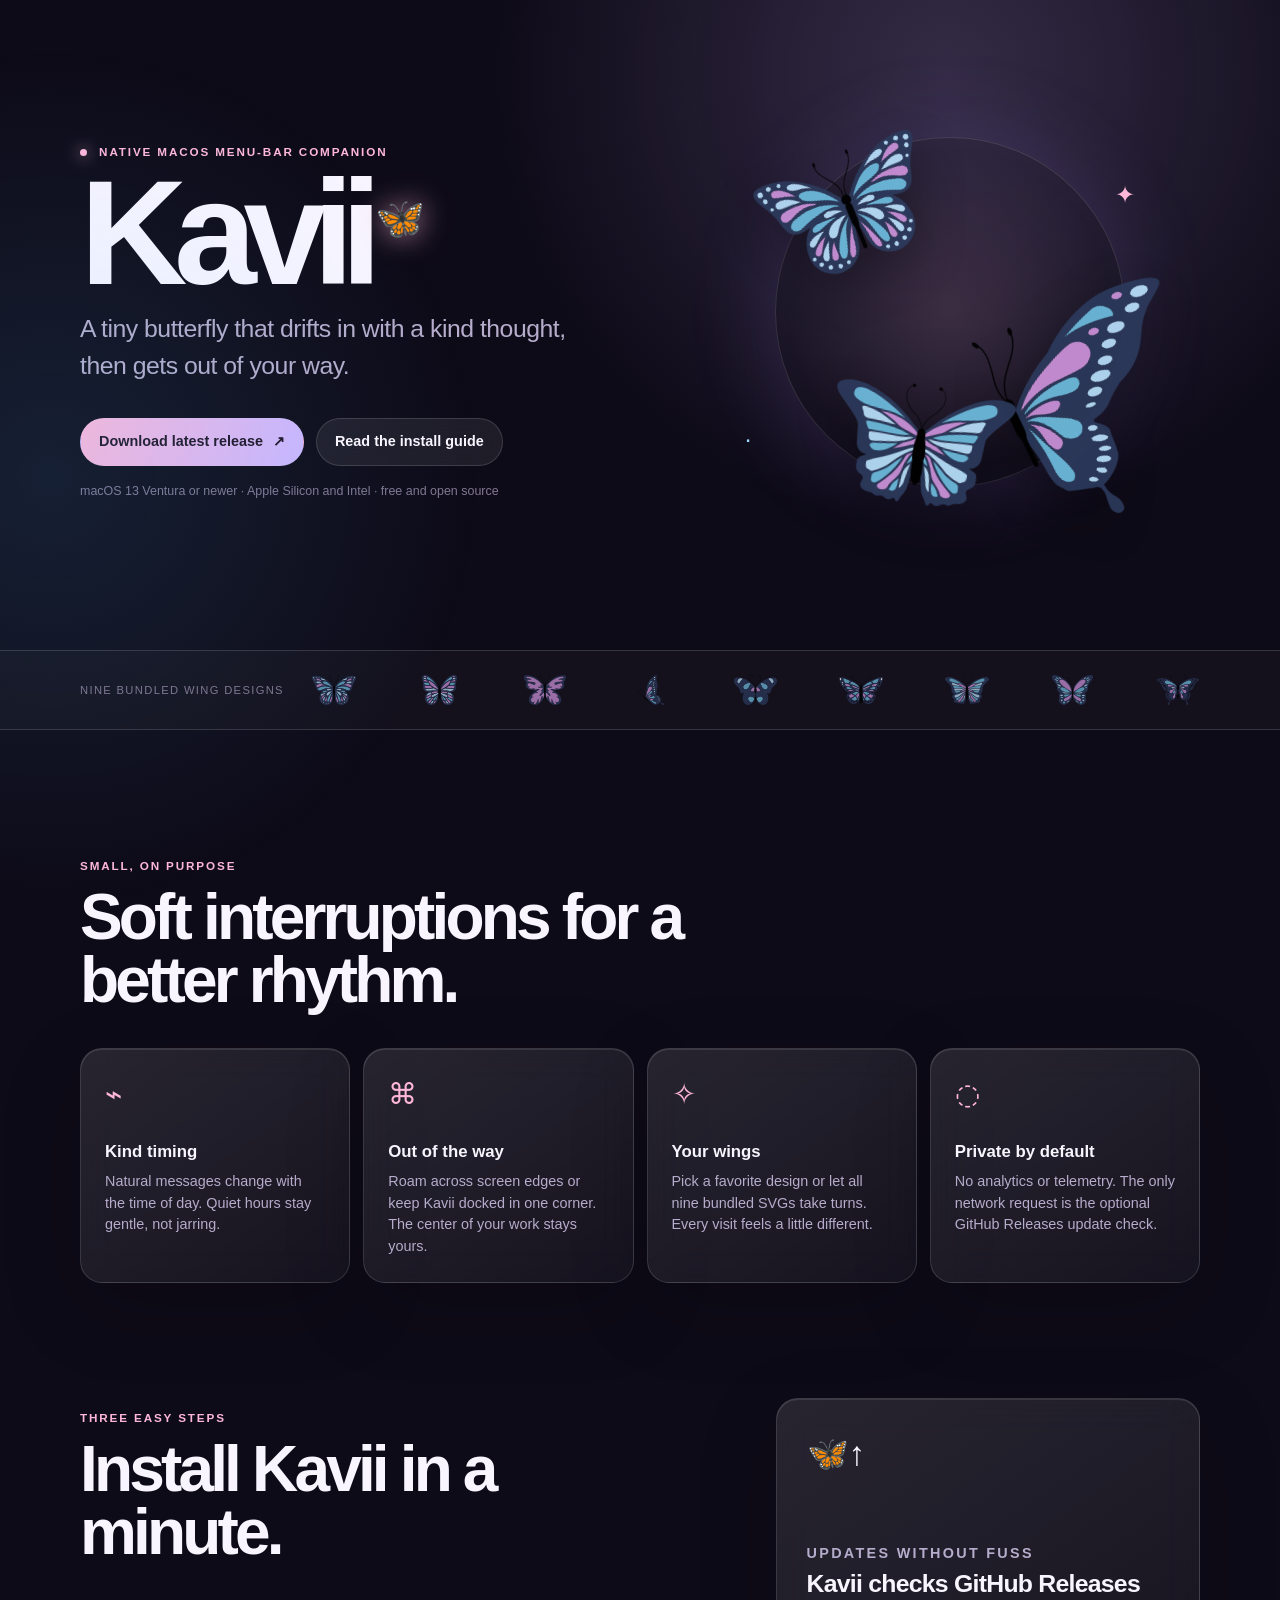
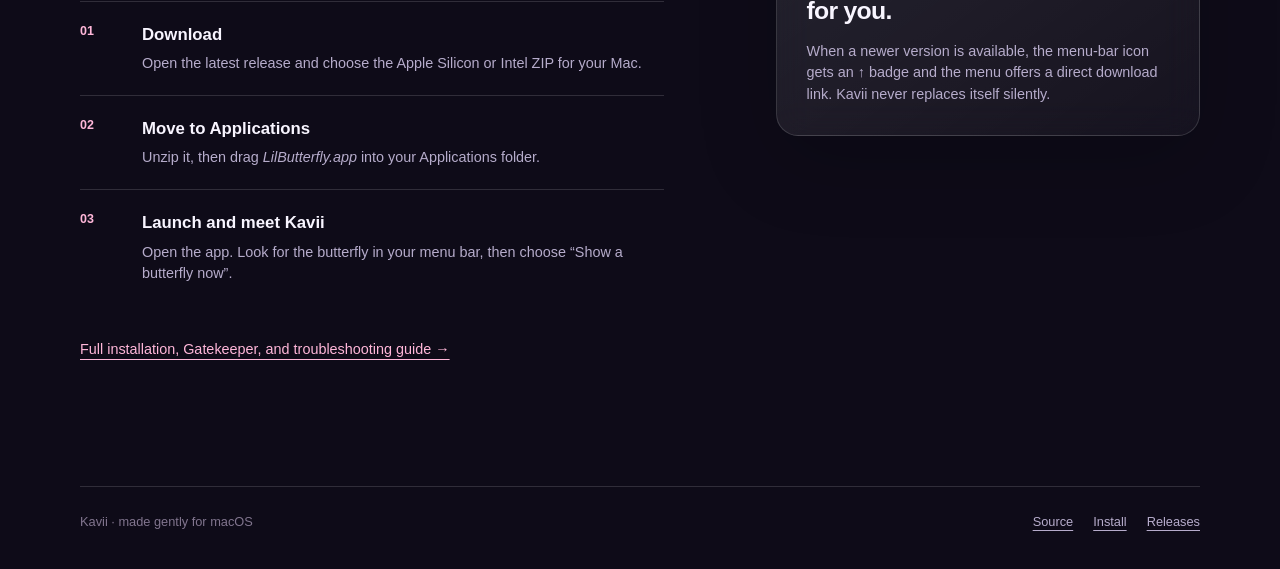
==== docs/index.html @ b64a438e "Read me" ====
<!doctype html>
<html lang="en">
<head>
  <meta charset="utf-8">
  <meta name="viewport" content="width=device-width, initial-scale=1">
  <meta name="description" content="Kavii is a tiny, kind butterfly companion for macOS.">
  <title>Kavii — a tiny butterfly for your Mac</title>
  <link rel="stylesheet" href="styles.css">
</head>
<body>
  <main>
    <section class="hero shell">
      <div class="hero-copy">
        <p class="eyebrow"><span class="dot"></span> native macOS menu-bar companion</p>
        <h1>Kavii<span class="wordmark">🦋</span></h1>
        <p class="lede">A tiny butterfly that drifts in with a kind thought, then gets out of your way.</p>
        <div class="hero-actions">
          <a class="button primary" href="https://github.com/gajeradhrumil38/lil-butterfly-mac/releases/latest">Download latest release <span>↗</span></a>
          <a class="button secondary" href="install.html">Read the install guide</a>
        </div>
        <p class="meta">macOS 13 Ventura or newer · Apple Silicon and Intel · free and open source</p>
      </div>
      <div class="hero-art" aria-label="A collection of butterfly wing designs">
        <div class="halo"></div>
        <img class="wing wing-a" src="assets/wings/Asset%201.svg" alt="Butterfly wing design">
        <img class="wing wing-b" src="assets/wings/Asset%204.svg" alt="Butterfly wing design">
        <img class="wing wing-c" src="assets/wings/Asset%207.svg" alt="Butterfly wing design">
        <span class="sparkle sparkle-one">✦</span><span class="sparkle sparkle-two">·</span>
      </div>
    </section>

    <section class="wing-strip" aria-label="Included butterfly designs">
      <div class="wing-strip-inner">
        <p>nine bundled wing designs</p>
        <div class="wing-row">
          <img src="assets/wings/Asset%201.svg" alt="">
          <img src="assets/wings/Asset%202.svg" alt="">
          <img src="assets/wings/Asset%203.svg" alt="">
          <img src="assets/wings/Asset%204.svg" alt="">
          <img src="assets/wings/Asset%205.svg" alt="">
          <img src="assets/wings/Asset%206.svg" alt="">
          <img src="assets/wings/Asset%207.svg" alt="">
          <img src="assets/wings/Asset%208.svg" alt="">
          <img src="assets/wings/Asset%209.svg" alt="">
        </div>
      </div>
    </section>

    <section class="shell section">
      <p class="eyebrow">small, on purpose</p>
      <h2>Soft interruptions for a better rhythm.</h2>
      <div class="feature-grid">
        <article class="glass-card"><span class="icon">⌁</span><h3>Kind timing</h3><p>Natural messages change with the time of day. Quiet hours stay gentle, not jarring.</p></article>
        <article class="glass-card"><span class="icon">⌘</span><h3>Out of the way</h3><p>Roam across screen edges or keep Kavii docked in one corner. The center of your work stays yours.</p></article>
        <article class="glass-card"><span class="icon">✧</span><h3>Your wings</h3><p>Pick a favorite design or let all nine bundled SVGs take turns. Every visit feels a little different.</p></article>
        <article class="glass-card"><span class="icon">◌</span><h3>Private by default</h3><p>No analytics or telemetry. The only network request is the optional GitHub Releases update check.</p></article>
      </div>
    </section>

    <section id="install" class="shell install-section">
      <div>
        <p class="eyebrow">three easy steps</p>
        <h2>Install Kavii in a minute.</h2>
        <ol class="steps">
          <li><span>01</span><div><strong>Download</strong><p>Open the latest release and choose the Apple Silicon or Intel ZIP for your Mac.</p></div></li>
          <li><span>02</span><div><strong>Move to Applications</strong><p>Unzip it, then drag <em>LilButterfly.app</em> into your Applications folder.</p></div></li>
          <li><span>03</span><div><strong>Launch and meet Kavii</strong><p>Open the app. Look for the butterfly in your menu bar, then choose “Show a butterfly now”.</p></div></li>
        </ol>
        <a class="text-link" href="install.html">Full installation, Gatekeeper, and troubleshooting guide →</a>
      </div>
      <aside class="update-card">
        <span class="update-mark">🦋↑</span>
        <p class="eyebrow">updates without fuss</p>
        <h3>Kavii checks GitHub Releases for you.</h3>
        <p>When a newer version is available, the menu-bar icon gets an ↑ badge and the menu offers a direct download link. Kavii never replaces itself silently.</p>
      </aside>
    </section>

    <footer class="shell footer">
      <span>Kavii · made gently for macOS</span>
      <nav><a href="https://github.com/gajeradhrumil38/lil-butterfly-mac">Source</a><a href="install.html">Install</a><a href="https://github.com/gajeradhrumil38/lil-butterfly-mac/releases">Releases</a></nav>
    </footer>
  </main>
</body>
</html>
---- docs/styles.css ----
:root {
  color-scheme: dark;
  --ink: #f8f5ff;
  --muted: #b6accb;
  --line: rgba(255, 255, 255, .14);
  --glass: rgba(255, 255, 255, .075);
  --pink: #ffb7d9;
  --lavender: #cbb7ff;
  --blue: #9edbff;
}

* { box-sizing: border-box; }
html { scroll-behavior: smooth; }
body {
  margin: 0;
  color: var(--ink);
  background: #0e0b18;
  font-family: -apple-system, BlinkMacSystemFont, "SF Pro Display", "Helvetica Neue", sans-serif;
  line-height: 1.5;
}
body::before {
  content: "";
  position: fixed;
  inset: 0;
  pointer-events: none;
  background: radial-gradient(circle at 74% 8%, rgba(205, 173, 255, .20), transparent 29rem), radial-gradient(circle at 4% 53%, rgba(83, 188, 255, .12), transparent 27rem);
}
a { color: inherit; }
.shell { width: min(1120px, calc(100% - 40px)); margin-inline: auto; }
.hero { min-height: 650px; display: grid; grid-template-columns: 1fr .9fr; align-items: center; gap: 4rem; padding: 74px 0 80px; }
.eyebrow { color: var(--pink); font-size: .73rem; font-weight: 700; letter-spacing: .16em; text-transform: uppercase; }
.dot { display: inline-block; width: 7px; height: 7px; margin-right: 7px; border-radius: 50%; background: var(--pink); box-shadow: 0 0 16px var(--pink); }
h1 { margin: .35rem 0 1rem; font-size: clamp(5rem, 13vw, 9.3rem); line-height: .82; letter-spacing: -.09em; font-weight: 700; }
.wordmark { display: inline-block; margin-left: .16em; font-size: .27em; letter-spacing: 0; vertical-align: 1.3em; filter: drop-shadow(0 0 14px rgba(255, 183, 217, .65)); }
.lede { max-width: 510px; margin: 0; color: var(--muted); font-size: clamp(1.15rem, 2.4vw, 1.55rem); letter-spacing: -.02em; }
.hero-actions { display: flex; flex-wrap: wrap; gap: 12px; margin-top: 2.1rem; }
.button { display: inline-flex; align-items: center; gap: 10px; border: 1px solid var(--line); border-radius: 999px; padding: 12px 18px; text-decoration: none; font-size: .9rem; font-weight: 650; transition: transform .2s ease, background .2s ease; }
.button:hover { transform: translateY(-2px); }
.primary { color: #201425; border-color: transparent; background: linear-gradient(110deg, var(--pink), var(--lavender)); }
.secondary { background: var(--glass); backdrop-filter: blur(16px); }
.meta { margin-top: 1rem; color: #827792; font-size: .78rem; }
.hero-art { position: relative; min-height: 410px; }
.halo { position: absolute; width: 350px; height: 350px; top: 20px; left: 50%; transform: translateX(-50%); border: 1px solid rgba(255,255,255,.12); border-radius: 50%; background: radial-gradient(circle, rgba(255, 183, 217, .12), transparent 68%); box-shadow: 0 0 90px rgba(173, 132, 255, .18); }
.wing { position: absolute; width: 170px; opacity: .92; filter: drop-shadow(0 18px 25px rgba(0,0,0,.35)); animation: float 7s ease-in-out infinite; }
.wing-a { top: 35px; left: 13%; transform: rotate(-22deg); }
.wing-b { top: 136px; right: 5%; width: 205px; transform: rotate(23deg); animation-delay: -2s; }
.wing-c { bottom: 23px; left: 26%; width: 180px; transform: rotate(8deg); animation-delay: -4s; }
.sparkle { position: absolute; color: var(--pink); font-size: 1.5rem; animation: pulse 3s ease-in-out infinite; }
.sparkle-one { top: 60px; right: 13%; }.sparkle-two { bottom: 70px; left: 9%; color: var(--blue); animation-delay: -1s; }
@keyframes float { 0%,100% { translate: 0 0; } 50% { translate: 0 -13px; } }
@keyframes pulse { 0%,100% { opacity: .3; scale: .8; } 50% { opacity: 1; scale: 1.1; } }
.wing-strip { border-block: 1px solid var(--line); background: rgba(255,255,255,.025); }
.wing-strip-inner { width: min(1120px, calc(100% - 40px)); margin: auto; padding: 24px 0; display: flex; align-items: center; gap: 28px; }
.wing-strip p { flex: 0 0 auto; margin: 0; color: #81758e; font-size: .7rem; letter-spacing: .12em; text-transform: uppercase; }
.wing-row { display: flex; justify-content: space-between; align-items: center; width: 100%; gap: 16px; }
.wing-row img { width: 44px; height: 30px; object-fit: contain; opacity: .72; }
.section { padding: 115px 0; }.section h2, .install-section h2 { max-width: 650px; margin: .2rem 0 2.3rem; font-size: clamp(2.4rem, 5vw, 4.5rem); line-height: .98; letter-spacing: -.06em; }
.feature-grid { display: grid; grid-template-columns: repeat(4, 1fr); gap: 13px; }
.glass-card, .update-card { border: 1px solid var(--line); border-radius: 22px; background: linear-gradient(145deg, rgba(255,255,255,.11), rgba(255,255,255,.035)); box-shadow: inset 0 1px rgba(255,255,255,.1), 0 25px 80px rgba(0,0,0,.18); backdrop-filter: blur(18px); }
.glass-card { min-height: 225px; padding: 24px; }.icon { color: var(--pink); font-size: 1.8rem; }.glass-card h3 { margin: 1.4rem 0 .45rem; font-size: 1.05rem; }.glass-card p, .update-card p { margin: 0; color: var(--muted); font-size: .9rem; }
.install-section { display: grid; grid-template-columns: 1.1fr .8fr; gap: 7rem; align-items: start; padding-bottom: 125px; }
.steps { display: grid; gap: 0; padding: 0; margin: 0 0 2rem; list-style: none; }.steps li { display: grid; grid-template-columns: 44px 1fr; gap: 18px; padding: 20px 0; border-top: 1px solid var(--line); }.steps li > span { color: var(--pink); font-size: .78rem; font-weight: 700; }.steps strong { font-size: 1.05rem; }.steps p { margin: .4rem 0 0; color: var(--muted); font-size: .9rem; }.text-link { color: var(--pink); font-size: .9rem; text-underline-offset: 5px; }
.update-card { padding: 30px; }.update-mark { display: block; margin-bottom: 4rem; font-size: 2.1rem; }.update-card h3 { margin: .35rem 0 1rem; font-size: 1.55rem; line-height: 1.1; letter-spacing: -.03em; }
.footer { display: flex; justify-content: space-between; gap: 20px; padding: 25px 0 38px; border-top: 1px solid var(--line); color: #81758e; font-size: .8rem; }.footer nav { display: flex; gap: 20px; }.footer a { color: var(--muted); text-underline-offset: 4px; }
@media (max-width: 780px) { .hero, .install-section { grid-template-columns: 1fr; gap: 2rem; }.hero { padding-top: 50px; }.hero-art { min-height: 310px; order: -1; }.halo { width: 270px; height: 270px; }.wing { width: 130px; }.wing-b { width: 155px; }.wing-c { width: 145px; }.feature-grid { grid-template-columns: 1fr 1fr; }.wing-strip-inner { display: block; }.wing-strip p { margin-bottom: 16px; }.footer { display: block; }.footer nav { margin-top: 12px; } }
@media (max-width: 480px) { .shell, .wing-strip-inner { width: min(100% - 28px, 1120px); }.feature-grid { grid-template-columns: 1fr; }.hero-actions { align-items: stretch; flex-direction: column; }.button { justify-content: center; }.hero-art { min-height: 270px; }.wing-row { gap: 2px; }.wing-row img { width: 30px; } }
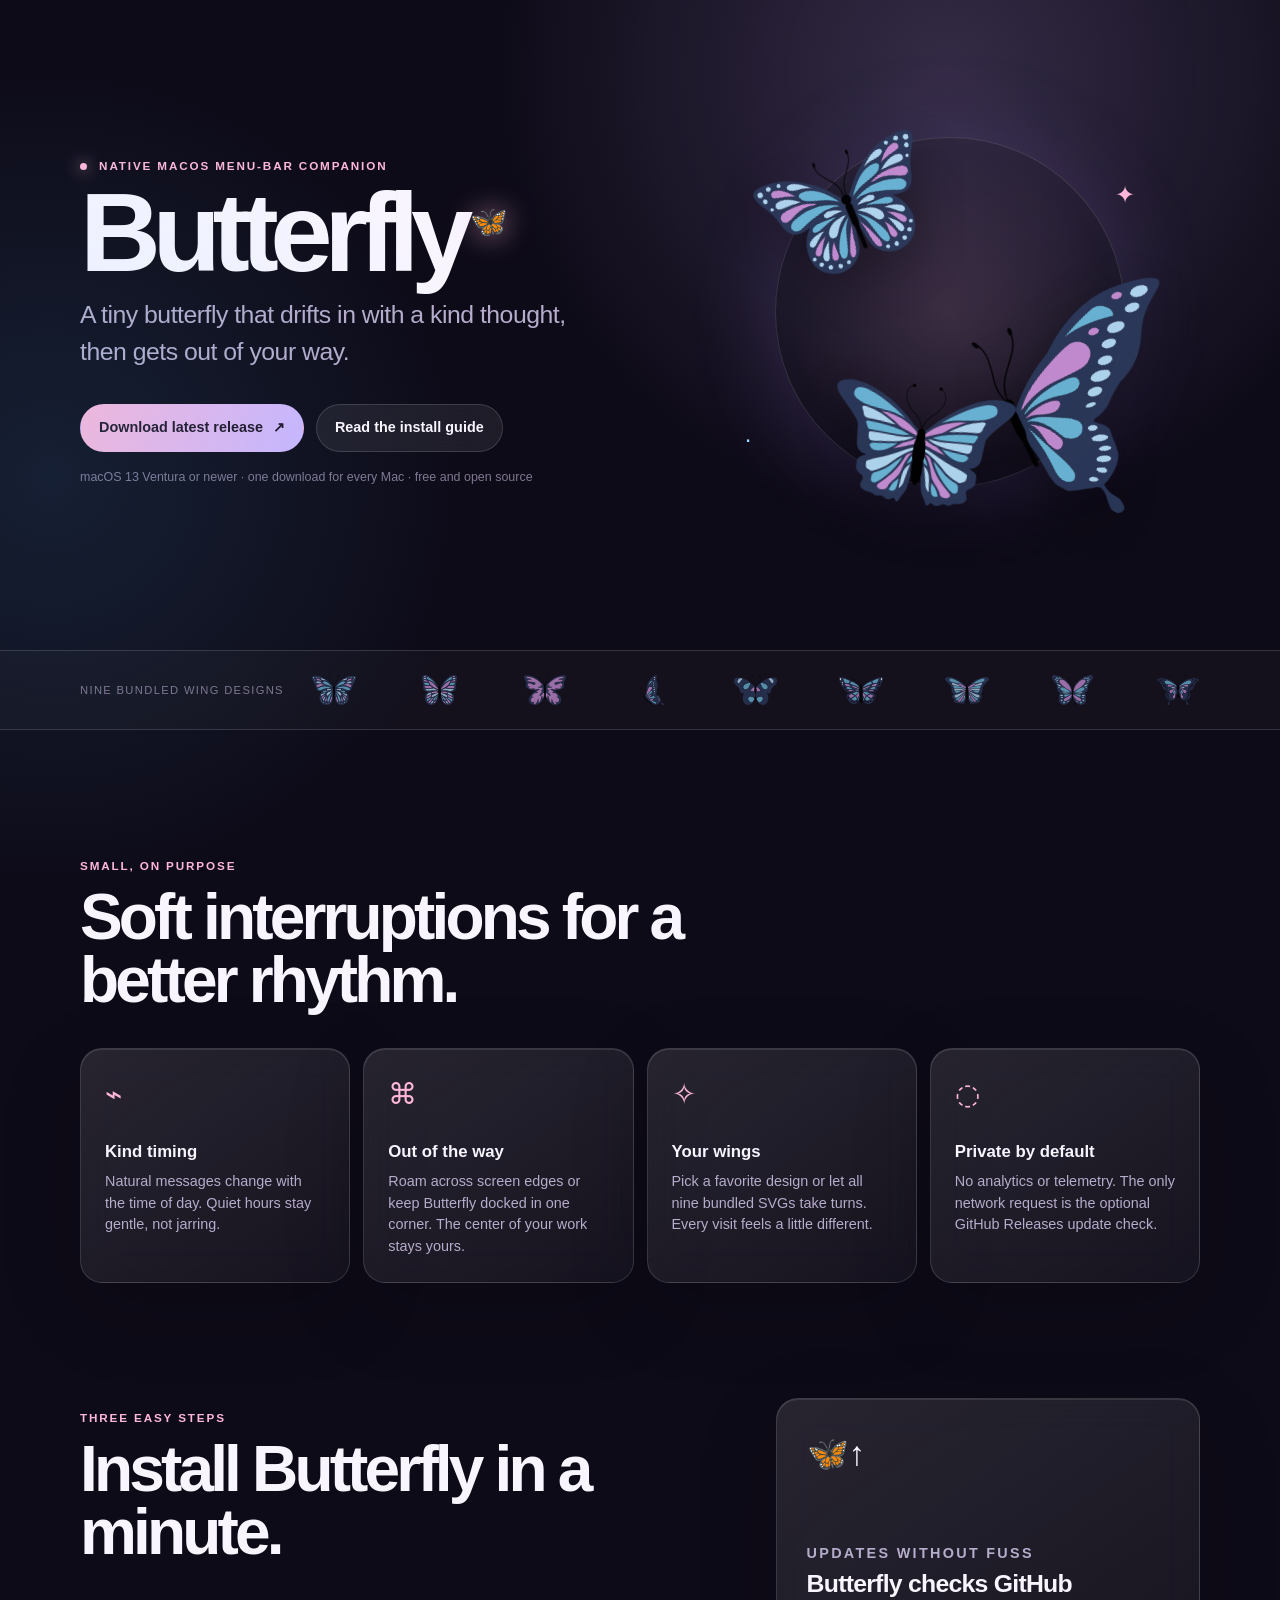
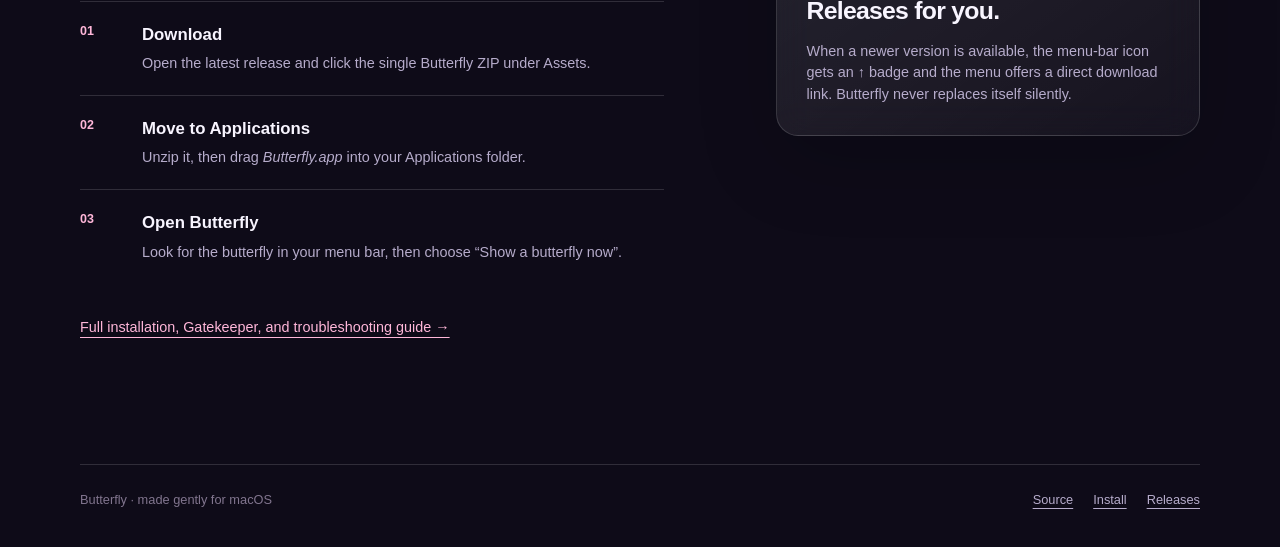
==== commit 6aea24b2: "edits in github page" ====
--- a/docs/index.html
+++ b/docs/index.html
@@ -3,8 +3,8 @@
 <head>
   <meta charset="utf-8">
   <meta name="viewport" content="width=device-width, initial-scale=1">
-  <meta name="description" content="Kavii is a tiny, kind butterfly companion for macOS.">
-  <title>Kavii — a tiny butterfly for your Mac</title>
+  <meta name="description" content="Butterfly is a tiny, kind companion for macOS.">
+  <title>Butterfly — a tiny companion for your Mac</title>
   <link rel="stylesheet" href="styles.css">
 </head>
 <body>
@@ -12,13 +12,13 @@
     <section class="hero shell">
       <div class="hero-copy">
         <p class="eyebrow"><span class="dot"></span> native macOS menu-bar companion</p>
-        <h1>Kavii<span class="wordmark">🦋</span></h1>
+        <h1>Butterfly<span class="wordmark">🦋</span></h1>
         <p class="lede">A tiny butterfly that drifts in with a kind thought, then gets out of your way.</p>
         <div class="hero-actions">
           <a class="button primary" href="https://github.com/gajeradhrumil38/lil-butterfly-mac/releases/latest">Download latest release <span>↗</span></a>
           <a class="button secondary" href="install.html">Read the install guide</a>
         </div>
-        <p class="meta">macOS 13 Ventura or newer · Apple Silicon and Intel · free and open source</p>
+        <p class="meta">macOS 13 Ventura or newer · one download for every Mac · free and open source</p>
       </div>
       <div class="hero-art" aria-label="A collection of butterfly wing designs">
         <div class="halo"></div>
@@ -51,7 +51,7 @@
       <h2>Soft interruptions for a better rhythm.</h2>
       <div class="feature-grid">
         <article class="glass-card"><span class="icon">⌁</span><h3>Kind timing</h3><p>Natural messages change with the time of day. Quiet hours stay gentle, not jarring.</p></article>
-        <article class="glass-card"><span class="icon">⌘</span><h3>Out of the way</h3><p>Roam across screen edges or keep Kavii docked in one corner. The center of your work stays yours.</p></article>
+        <article class="glass-card"><span class="icon">⌘</span><h3>Out of the way</h3><p>Roam across screen edges or keep Butterfly docked in one corner. The center of your work stays yours.</p></article>
         <article class="glass-card"><span class="icon">✧</span><h3>Your wings</h3><p>Pick a favorite design or let all nine bundled SVGs take turns. Every visit feels a little different.</p></article>
         <article class="glass-card"><span class="icon">◌</span><h3>Private by default</h3><p>No analytics or telemetry. The only network request is the optional GitHub Releases update check.</p></article>
       </div>
@@ -60,24 +60,24 @@
     <section id="install" class="shell install-section">
       <div>
         <p class="eyebrow">three easy steps</p>
-        <h2>Install Kavii in a minute.</h2>
+        <h2>Install Butterfly in a minute.</h2>
         <ol class="steps">
-          <li><span>01</span><div><strong>Download</strong><p>Open the latest release and choose the Apple Silicon or Intel ZIP for your Mac.</p></div></li>
-          <li><span>02</span><div><strong>Move to Applications</strong><p>Unzip it, then drag <em>LilButterfly.app</em> into your Applications folder.</p></div></li>
-          <li><span>03</span><div><strong>Launch and meet Kavii</strong><p>Open the app. Look for the butterfly in your menu bar, then choose “Show a butterfly now”.</p></div></li>
+          <li><span>01</span><div><strong>Download</strong><p>Open the latest release and click the single Butterfly ZIP under Assets.</p></div></li>
+          <li><span>02</span><div><strong>Move to Applications</strong><p>Unzip it, then drag <em>Butterfly.app</em> into your Applications folder.</p></div></li>
+          <li><span>03</span><div><strong>Open Butterfly</strong><p>Look for the butterfly in your menu bar, then choose “Show a butterfly now”.</p></div></li>
         </ol>
         <a class="text-link" href="install.html">Full installation, Gatekeeper, and troubleshooting guide →</a>
       </div>
       <aside class="update-card">
         <span class="update-mark">🦋↑</span>
         <p class="eyebrow">updates without fuss</p>
-        <h3>Kavii checks GitHub Releases for you.</h3>
-        <p>When a newer version is available, the menu-bar icon gets an ↑ badge and the menu offers a direct download link. Kavii never replaces itself silently.</p>
+        <h3>Butterfly checks GitHub Releases for you.</h3>
+        <p>When a newer version is available, the menu-bar icon gets an ↑ badge and the menu offers a direct download link. Butterfly never replaces itself silently.</p>
       </aside>
     </section>
 
     <footer class="shell footer">
-      <span>Kavii · made gently for macOS</span>
+      <span>Butterfly · made gently for macOS</span>
       <nav><a href="https://github.com/gajeradhrumil38/lil-butterfly-mac">Source</a><a href="install.html">Install</a><a href="https://github.com/gajeradhrumil38/lil-butterfly-mac/releases">Releases</a></nav>
     </footer>
   </main>
--- a/docs/styles.css
+++ b/docs/styles.css
@@ -30,7 +30,7 @@
 .hero { min-height: 650px; display: grid; grid-template-columns: 1fr .9fr; align-items: center; gap: 4rem; padding: 74px 0 80px; }
 .eyebrow { color: var(--pink); font-size: .73rem; font-weight: 700; letter-spacing: .16em; text-transform: uppercase; }
 .dot { display: inline-block; width: 7px; height: 7px; margin-right: 7px; border-radius: 50%; background: var(--pink); box-shadow: 0 0 16px var(--pink); }
-h1 { margin: .35rem 0 1rem; font-size: clamp(5rem, 13vw, 9.3rem); line-height: .82; letter-spacing: -.09em; font-weight: 700; }
+h1 { margin: .35rem 0 1rem; font-size: clamp(4.2rem, 9vw, 7rem); line-height: .84; letter-spacing: -.075em; font-weight: 700; }
 .wordmark { display: inline-block; margin-left: .16em; font-size: .27em; letter-spacing: 0; vertical-align: 1.3em; filter: drop-shadow(0 0 14px rgba(255, 183, 217, .65)); }
 .lede { max-width: 510px; margin: 0; color: var(--muted); font-size: clamp(1.15rem, 2.4vw, 1.55rem); letter-spacing: -.02em; }
 .hero-actions { display: flex; flex-wrap: wrap; gap: 12px; margin-top: 2.1rem; }
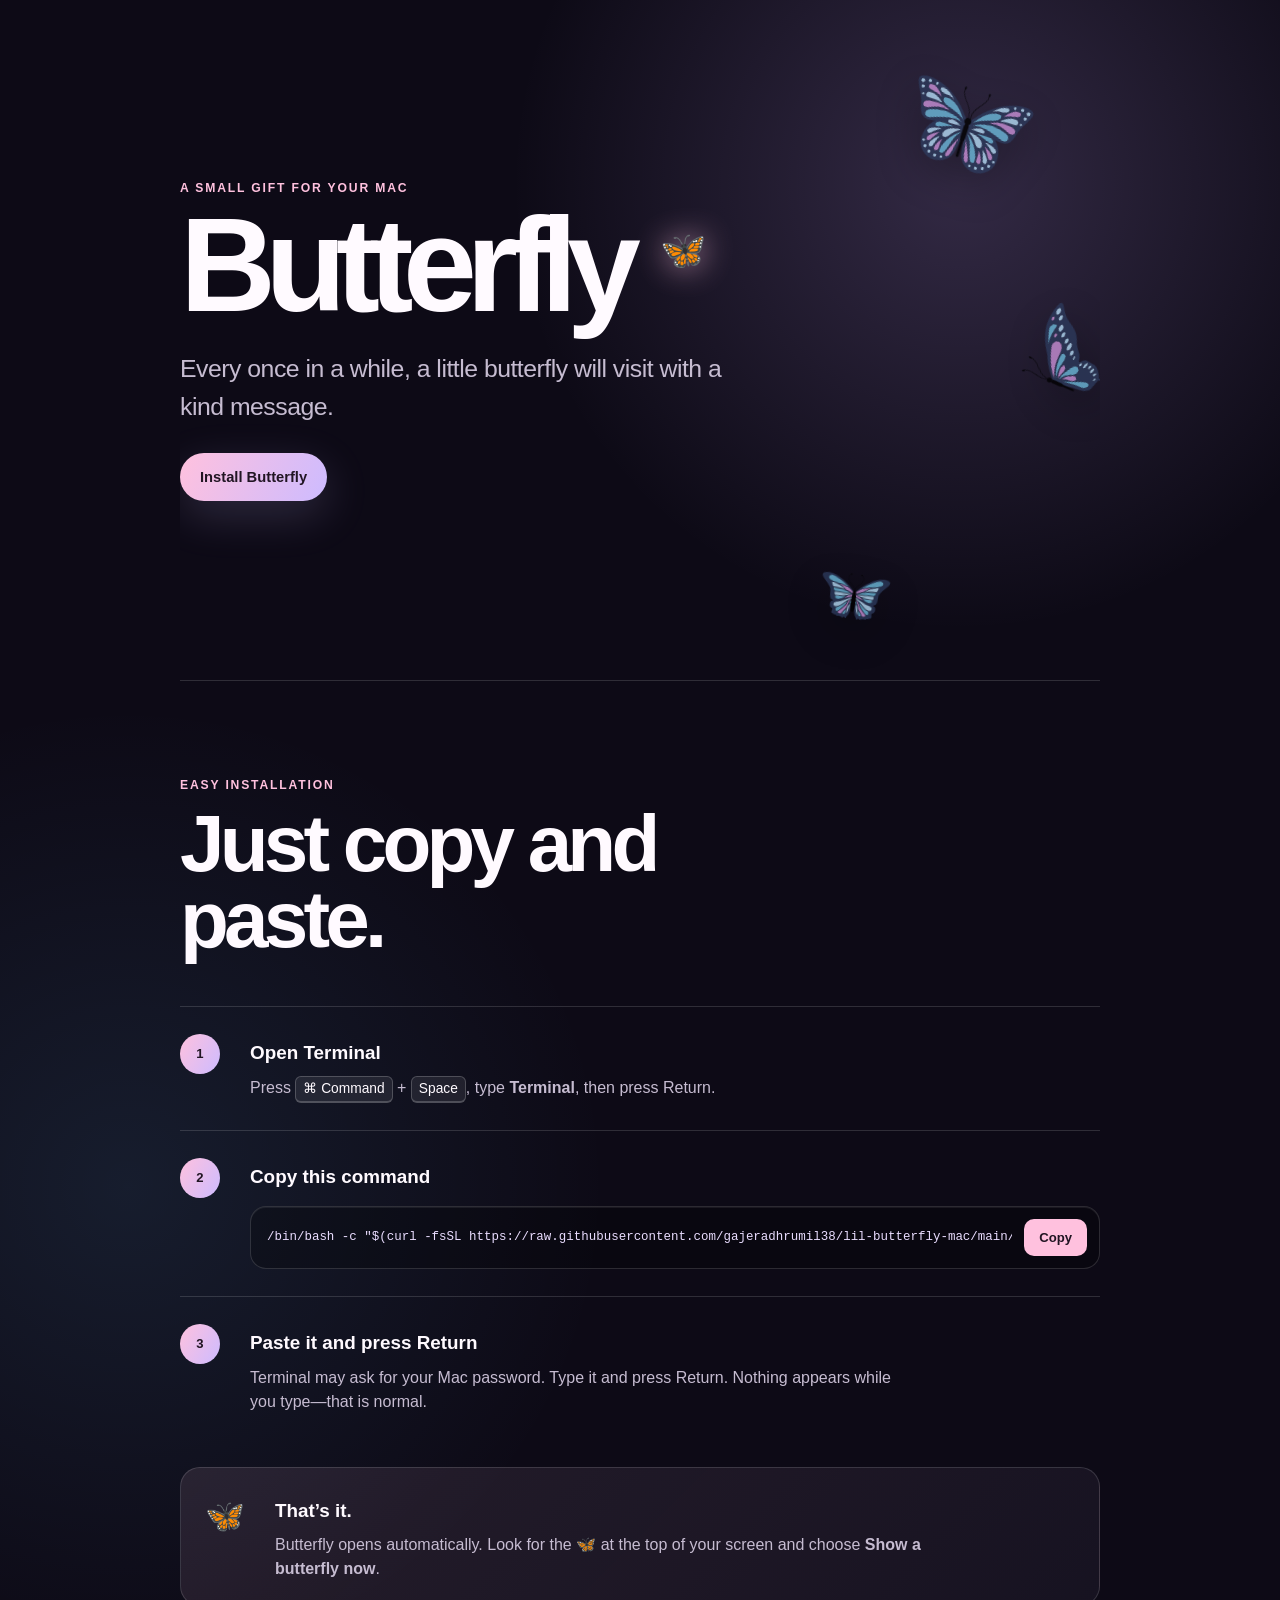
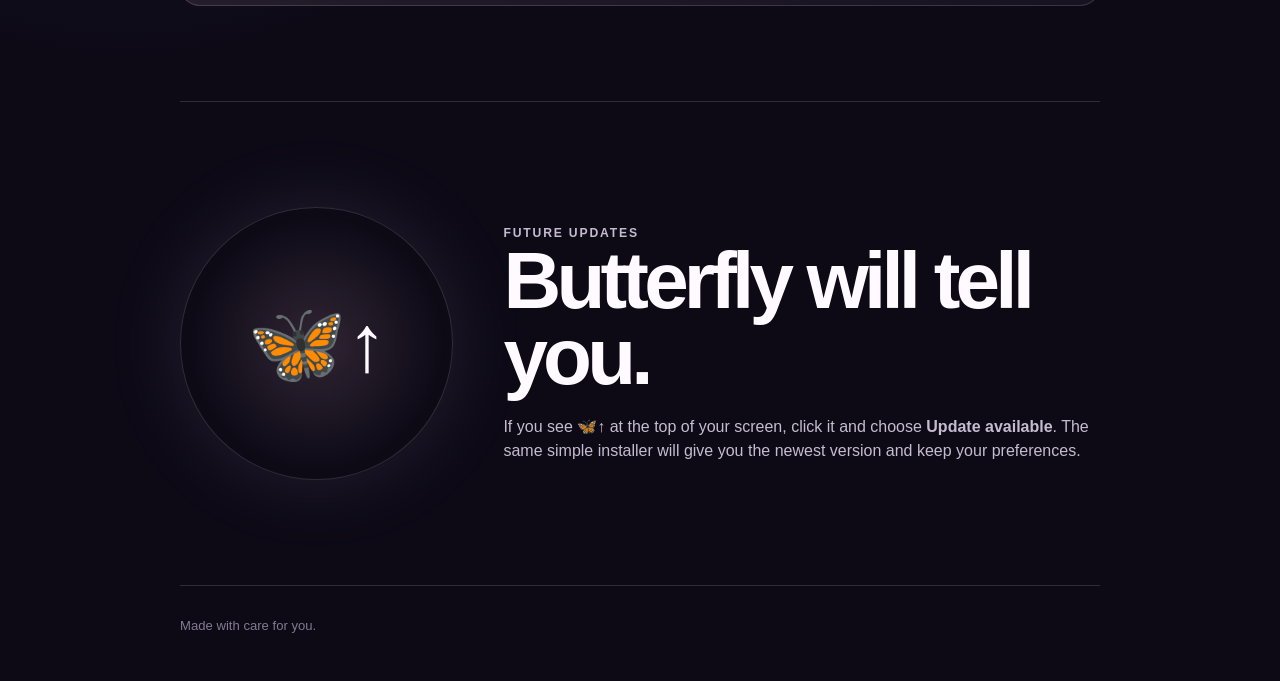
==== commit 91d69246: "new edits for github page" ====
--- a/docs/index.html
+++ b/docs/index.html
@@ -3,83 +3,95 @@
 <head>
   <meta charset="utf-8">
   <meta name="viewport" content="width=device-width, initial-scale=1">
-  <meta name="description" content="Butterfly is a tiny, kind companion for macOS.">
-  <title>Butterfly — a tiny companion for your Mac</title>
+  <meta name="description" content="A little butterfly made for your Mac.">
+  <title>A little Butterfly for you</title>
   <link rel="stylesheet" href="styles.css">
 </head>
 <body>
-  <main>
-    <section class="hero shell">
-      <div class="hero-copy">
-        <p class="eyebrow"><span class="dot"></span> native macOS menu-bar companion</p>
-        <h1>Butterfly<span class="wordmark">🦋</span></h1>
-        <p class="lede">A tiny butterfly that drifts in with a kind thought, then gets out of your way.</p>
-        <div class="hero-actions">
-          <a class="button primary" href="https://github.com/gajeradhrumil38/lil-butterfly-mac/releases/latest">Download latest release <span>↗</span></a>
-          <a class="button secondary" href="install.html">Read the install guide</a>
-        </div>
-        <p class="meta">macOS 13 Ventura or newer · one download for every Mac · free and open source</p>
+  <main class="page">
+    <section class="hello">
+      <div class="butterflies" aria-hidden="true">
+        <img class="butterfly one" src="assets/wings/Asset%201.svg" alt="">
+        <img class="butterfly two" src="assets/wings/Asset%204.svg" alt="">
+        <img class="butterfly three" src="assets/wings/Asset%207.svg" alt="">
       </div>
-      <div class="hero-art" aria-label="A collection of butterfly wing designs">
-        <div class="halo"></div>
-        <img class="wing wing-a" src="assets/wings/Asset%201.svg" alt="Butterfly wing design">
-        <img class="wing wing-b" src="assets/wings/Asset%204.svg" alt="Butterfly wing design">
-        <img class="wing wing-c" src="assets/wings/Asset%207.svg" alt="Butterfly wing design">
-        <span class="sparkle sparkle-one">✦</span><span class="sparkle sparkle-two">·</span>
-      </div>
+      <p class="tiny">a small gift for your Mac</p>
+      <h1>Butterfly <span>🦋</span></h1>
+      <p class="welcome">Every once in a while, a little butterfly will visit with a kind message.</p>
+      <a class="start" href="#install">Install Butterfly</a>
     </section>
 
-    <section class="wing-strip" aria-label="Included butterfly designs">
-      <div class="wing-strip-inner">
-        <p>nine bundled wing designs</p>
-        <div class="wing-row">
-          <img src="assets/wings/Asset%201.svg" alt="">
-          <img src="assets/wings/Asset%202.svg" alt="">
-          <img src="assets/wings/Asset%203.svg" alt="">
-          <img src="assets/wings/Asset%204.svg" alt="">
-          <img src="assets/wings/Asset%205.svg" alt="">
-          <img src="assets/wings/Asset%206.svg" alt="">
-          <img src="assets/wings/Asset%207.svg" alt="">
-          <img src="assets/wings/Asset%208.svg" alt="">
-          <img src="assets/wings/Asset%209.svg" alt="">
+    <section class="install" id="install">
+      <p class="tiny">easy installation</p>
+      <h2>Just copy and paste.</h2>
+
+      <div class="step">
+        <span class="number">1</span>
+        <div>
+          <h3>Open Terminal</h3>
+          <p>Press <kbd>⌘ Command</kbd> + <kbd>Space</kbd>, type <strong>Terminal</strong>, then press Return.</p>
+        </div>
+      </div>
+
+      <div class="step">
+        <span class="number">2</span>
+        <div>
+          <h3>Copy this command</h3>
+          <div class="command-box">
+            <code id="install-command">/bin/bash -c "$(curl -fsSL https://raw.githubusercontent.com/gajeradhrumil38/lil-butterfly-mac/main/scripts/install.sh)"</code>
+            <button id="copy-button" type="button" aria-label="Copy installation command">Copy</button>
+          </div>
+        </div>
+      </div>
+
+      <div class="step">
+        <span class="number">3</span>
+        <div>
+          <h3>Paste it and press Return</h3>
+          <p>Terminal may ask for your Mac password. Type it and press Return. Nothing appears while you type—that is normal.</p>
+        </div>
+      </div>
+
+      <div class="done">
+        <span>🦋</span>
+        <div>
+          <h3>That’s it.</h3>
+          <p>Butterfly opens automatically. Look for the 🦋 at the top of your screen and choose <strong>Show a butterfly now</strong>.</p>
         </div>
       </div>
     </section>
 
-    <section class="shell section">
-      <p class="eyebrow">small, on purpose</p>
-      <h2>Soft interruptions for a better rhythm.</h2>
-      <div class="feature-grid">
-        <article class="glass-card"><span class="icon">⌁</span><h3>Kind timing</h3><p>Natural messages change with the time of day. Quiet hours stay gentle, not jarring.</p></article>
-        <article class="glass-card"><span class="icon">⌘</span><h3>Out of the way</h3><p>Roam across screen edges or keep Butterfly docked in one corner. The center of your work stays yours.</p></article>
-        <article class="glass-card"><span class="icon">✧</span><h3>Your wings</h3><p>Pick a favorite design or let all nine bundled SVGs take turns. Every visit feels a little different.</p></article>
-        <article class="glass-card"><span class="icon">◌</span><h3>Private by default</h3><p>No analytics or telemetry. The only network request is the optional GitHub Releases update check.</p></article>
+    <section class="updates">
+      <div class="update-icon">🦋↑</div>
+      <div>
+        <p class="tiny">future updates</p>
+        <h2>Butterfly will tell you.</h2>
+        <p>If you see 🦋↑ at the top of your screen, click it and choose <strong>Update available</strong>. The same simple installer will give you the newest version and keep your preferences.</p>
       </div>
     </section>
 
-    <section id="install" class="shell install-section">
-      <div>
-        <p class="eyebrow">three easy steps</p>
-        <h2>Install Butterfly in a minute.</h2>
-        <ol class="steps">
-          <li><span>01</span><div><strong>Download</strong><p>Open the latest release and click the single Butterfly ZIP under Assets.</p></div></li>
-          <li><span>02</span><div><strong>Move to Applications</strong><p>Unzip it, then drag <em>Butterfly.app</em> into your Applications folder.</p></div></li>
-          <li><span>03</span><div><strong>Open Butterfly</strong><p>Look for the butterfly in your menu bar, then choose “Show a butterfly now”.</p></div></li>
-        </ol>
-        <a class="text-link" href="install.html">Full installation, Gatekeeper, and troubleshooting guide →</a>
-      </div>
-      <aside class="update-card">
-        <span class="update-mark">🦋↑</span>
-        <p class="eyebrow">updates without fuss</p>
-        <h3>Butterfly checks GitHub Releases for you.</h3>
-        <p>When a newer version is available, the menu-bar icon gets an ↑ badge and the menu offers a direct download link. Butterfly never replaces itself silently.</p>
-      </aside>
-    </section>
+    <footer>Made with care for you.</footer>
+  </main>
 
-    <footer class="shell footer">
-      <span>Butterfly · made gently for macOS</span>
-      <nav><a href="https://github.com/gajeradhrumil38/lil-butterfly-mac">Source</a><a href="install.html">Install</a><a href="https://github.com/gajeradhrumil38/lil-butterfly-mac/releases">Releases</a></nav>
-    </footer>
-  </main>
+  <script>
+    const button = document.getElementById("copy-button");
+    const command = document.getElementById("install-command").textContent;
+    button.addEventListener("click", async () => {
+      try {
+        await navigator.clipboard.writeText(command);
+        button.textContent = "Copied ✓";
+        button.classList.add("copied");
+        window.setTimeout(() => {
+          button.textContent = "Copy";
+          button.classList.remove("copied");
+        }, 2200);
+      } catch {
+        const range = document.createRange();
+        range.selectNodeContents(document.getElementById("install-command"));
+        window.getSelection().removeAllRanges();
+        window.getSelection().addRange(range);
+      }
+    });
+  </script>
 </body>
 </html>
--- a/docs/styles.css
+++ b/docs/styles.css
@@ -1,12 +1,11 @@
 :root {
   color-scheme: dark;
-  --ink: #f8f5ff;
-  --muted: #b6accb;
+  --ink: #fffaff;
+  --muted: #c6bcd1;
+  --pink: #ffc1de;
+  --lavender: #cdbbff;
+  --glass: rgba(255, 255, 255, .08);
   --line: rgba(255, 255, 255, .14);
-  --glass: rgba(255, 255, 255, .075);
-  --pink: #ffb7d9;
-  --lavender: #cbb7ff;
-  --blue: #9edbff;
 }
 
 * { box-sizing: border-box; }
@@ -14,53 +13,64 @@
 body {
   margin: 0;
   color: var(--ink);
-  background: #0e0b18;
+  background:
+    radial-gradient(circle at 75% 8%, rgba(203, 169, 255, .2), transparent 28rem),
+    radial-gradient(circle at 10% 52%, rgba(108, 196, 255, .1), transparent 30rem),
+    #0d0a16;
   font-family: -apple-system, BlinkMacSystemFont, "SF Pro Display", "Helvetica Neue", sans-serif;
   line-height: 1.5;
 }
-body::before {
-  content: "";
-  position: fixed;
-  inset: 0;
-  pointer-events: none;
-  background: radial-gradient(circle at 74% 8%, rgba(205, 173, 255, .20), transparent 29rem), radial-gradient(circle at 4% 53%, rgba(83, 188, 255, .12), transparent 27rem);
+
+.page { width: min(920px, calc(100% - 32px)); margin: auto; }
+.hello { position: relative; min-height: 680px; display: flex; flex-direction: column; justify-content: center; align-items: flex-start; overflow: hidden; }
+.tiny { margin: 0 0 12px; color: var(--pink); font-size: .76rem; font-weight: 750; letter-spacing: .15em; text-transform: uppercase; }
+h1 { margin: 0; font-size: clamp(4.6rem, 13vw, 8.3rem); line-height: .85; letter-spacing: -.08em; }
+h1 span { display: inline-block; margin-left: .08em; font-size: .28em; vertical-align: 1.3em; filter: drop-shadow(0 0 16px rgba(255, 193, 222, .7)); }
+.welcome { max-width: 570px; margin: 28px 0; color: var(--muted); font-size: clamp(1.18rem, 2.8vw, 1.55rem); letter-spacing: -.02em; }
+.start { display: inline-block; padding: 13px 20px; border-radius: 999px; color: #211523; background: linear-gradient(115deg, var(--pink), var(--lavender)); font-size: .92rem; font-weight: 750; text-decoration: none; box-shadow: 0 14px 45px rgba(205, 187, 255, .18); transition: transform .2s ease; }
+.start:hover { transform: translateY(-2px); }
+
+.butterflies { position: absolute; inset: 0; pointer-events: none; }
+.butterfly { position: absolute; width: 120px; opacity: .78; filter: drop-shadow(0 14px 22px rgba(0,0,0,.35)); animation: float 7s ease-in-out infinite; }
+.butterfly.one { top: 13%; right: 8%; transform: rotate(18deg); }
+.butterfly.two { top: 45%; right: 0; width: 82px; transform: rotate(-18deg); animation-delay: -2s; }
+.butterfly.three { bottom: 9%; right: 23%; width: 68px; transform: rotate(8deg); animation-delay: -4s; }
+@keyframes float { 0%,100% { translate: 0 0; } 50% { translate: 0 -13px; } }
+
+.install { padding: 95px 0; border-top: 1px solid var(--line); }
+h2 { max-width: 680px; margin: 0 0 48px; font-size: clamp(2.7rem, 7vw, 5rem); line-height: .95; letter-spacing: -.06em; }
+.step { display: grid; grid-template-columns: 52px 1fr; gap: 18px; padding: 27px 0; border-top: 1px solid var(--line); }
+.number { display: grid; place-items: center; width: 40px; height: 40px; border-radius: 50%; color: #211523; background: linear-gradient(120deg, var(--pink), var(--lavender)); font-size: .82rem; font-weight: 800; }
+.step h3, .done h3 { margin: 5px 0 8px; font-size: 1.18rem; }
+.step p, .done p, .updates > div > p { max-width: 650px; margin: 0; color: var(--muted); }
+kbd { display: inline-block; padding: 2px 7px; border: 1px solid rgba(255,255,255,.2); border-bottom-width: 2px; border-radius: 6px; color: var(--ink); background: rgba(255,255,255,.08); font: inherit; font-size: .86em; }
+
+.command-box { display: grid; grid-template-columns: 1fr auto; gap: 12px; align-items: center; margin-top: 14px; padding: 12px; border: 1px solid var(--line); border-radius: 16px; background: rgba(0,0,0,.25); box-shadow: inset 0 1px rgba(255,255,255,.07); }
+.command-box code { min-width: 0; overflow-x: auto; padding: 5px 4px; color: #eaddff; font-family: ui-monospace, SFMono-Regular, Menlo, monospace; font-size: .78rem; white-space: nowrap; scrollbar-width: thin; }
+.command-box button { border: 0; border-radius: 10px; padding: 9px 15px; color: #211523; background: var(--pink); font: inherit; font-size: .82rem; font-weight: 800; cursor: pointer; }
+.command-box button.copied { background: #bff5d4; }
+
+.done { display: grid; grid-template-columns: 52px 1fr; gap: 18px; margin-top: 26px; padding: 24px; border: 1px solid var(--line); border-radius: 20px; background: linear-gradient(135deg, rgba(255,193,222,.1), rgba(205,187,255,.05)); }
+.done > span { font-size: 2rem; }
+.updates { display: grid; grid-template-columns: .55fr 1.2fr; gap: 50px; align-items: center; padding: 105px 0; border-top: 1px solid var(--line); }
+.updates h2 { margin-bottom: 20px; }
+.update-icon { display: grid; place-items: center; aspect-ratio: 1; border: 1px solid var(--line); border-radius: 50%; background: radial-gradient(circle, rgba(255,193,222,.15), transparent 68%); font-size: clamp(3rem, 9vw, 5rem); box-shadow: 0 0 80px rgba(205,187,255,.12); }
+footer { padding: 30px 0 45px; border-top: 1px solid var(--line); color: #847991; font-size: .82rem; }
+
+@media (max-width: 650px) {
+  .hello { min-height: 610px; }
+  .butterfly.one { top: 8%; right: 3%; width: 86px; }
+  .butterfly.two { top: 28%; width: 64px; }
+  .butterfly.three { display: none; }
+  .updates { grid-template-columns: 1fr; gap: 30px; }
+  .update-icon { width: 150px; }
 }
-a { color: inherit; }
-.shell { width: min(1120px, calc(100% - 40px)); margin-inline: auto; }
-.hero { min-height: 650px; display: grid; grid-template-columns: 1fr .9fr; align-items: center; gap: 4rem; padding: 74px 0 80px; }
-.eyebrow { color: var(--pink); font-size: .73rem; font-weight: 700; letter-spacing: .16em; text-transform: uppercase; }
-.dot { display: inline-block; width: 7px; height: 7px; margin-right: 7px; border-radius: 50%; background: var(--pink); box-shadow: 0 0 16px var(--pink); }
-h1 { margin: .35rem 0 1rem; font-size: clamp(4.2rem, 9vw, 7rem); line-height: .84; letter-spacing: -.075em; font-weight: 700; }
-.wordmark { display: inline-block; margin-left: .16em; font-size: .27em; letter-spacing: 0; vertical-align: 1.3em; filter: drop-shadow(0 0 14px rgba(255, 183, 217, .65)); }
-.lede { max-width: 510px; margin: 0; color: var(--muted); font-size: clamp(1.15rem, 2.4vw, 1.55rem); letter-spacing: -.02em; }
-.hero-actions { display: flex; flex-wrap: wrap; gap: 12px; margin-top: 2.1rem; }
-.button { display: inline-flex; align-items: center; gap: 10px; border: 1px solid var(--line); border-radius: 999px; padding: 12px 18px; text-decoration: none; font-size: .9rem; font-weight: 650; transition: transform .2s ease, background .2s ease; }
-.button:hover { transform: translateY(-2px); }
-.primary { color: #201425; border-color: transparent; background: linear-gradient(110deg, var(--pink), var(--lavender)); }
-.secondary { background: var(--glass); backdrop-filter: blur(16px); }
-.meta { margin-top: 1rem; color: #827792; font-size: .78rem; }
-.hero-art { position: relative; min-height: 410px; }
-.halo { position: absolute; width: 350px; height: 350px; top: 20px; left: 50%; transform: translateX(-50%); border: 1px solid rgba(255,255,255,.12); border-radius: 50%; background: radial-gradient(circle, rgba(255, 183, 217, .12), transparent 68%); box-shadow: 0 0 90px rgba(173, 132, 255, .18); }
-.wing { position: absolute; width: 170px; opacity: .92; filter: drop-shadow(0 18px 25px rgba(0,0,0,.35)); animation: float 7s ease-in-out infinite; }
-.wing-a { top: 35px; left: 13%; transform: rotate(-22deg); }
-.wing-b { top: 136px; right: 5%; width: 205px; transform: rotate(23deg); animation-delay: -2s; }
-.wing-c { bottom: 23px; left: 26%; width: 180px; transform: rotate(8deg); animation-delay: -4s; }
-.sparkle { position: absolute; color: var(--pink); font-size: 1.5rem; animation: pulse 3s ease-in-out infinite; }
-.sparkle-one { top: 60px; right: 13%; }.sparkle-two { bottom: 70px; left: 9%; color: var(--blue); animation-delay: -1s; }
-@keyframes float { 0%,100% { translate: 0 0; } 50% { translate: 0 -13px; } }
-@keyframes pulse { 0%,100% { opacity: .3; scale: .8; } 50% { opacity: 1; scale: 1.1; } }
-.wing-strip { border-block: 1px solid var(--line); background: rgba(255,255,255,.025); }
-.wing-strip-inner { width: min(1120px, calc(100% - 40px)); margin: auto; padding: 24px 0; display: flex; align-items: center; gap: 28px; }
-.wing-strip p { flex: 0 0 auto; margin: 0; color: #81758e; font-size: .7rem; letter-spacing: .12em; text-transform: uppercase; }
-.wing-row { display: flex; justify-content: space-between; align-items: center; width: 100%; gap: 16px; }
-.wing-row img { width: 44px; height: 30px; object-fit: contain; opacity: .72; }
-.section { padding: 115px 0; }.section h2, .install-section h2 { max-width: 650px; margin: .2rem 0 2.3rem; font-size: clamp(2.4rem, 5vw, 4.5rem); line-height: .98; letter-spacing: -.06em; }
-.feature-grid { display: grid; grid-template-columns: repeat(4, 1fr); gap: 13px; }
-.glass-card, .update-card { border: 1px solid var(--line); border-radius: 22px; background: linear-gradient(145deg, rgba(255,255,255,.11), rgba(255,255,255,.035)); box-shadow: inset 0 1px rgba(255,255,255,.1), 0 25px 80px rgba(0,0,0,.18); backdrop-filter: blur(18px); }
-.glass-card { min-height: 225px; padding: 24px; }.icon { color: var(--pink); font-size: 1.8rem; }.glass-card h3 { margin: 1.4rem 0 .45rem; font-size: 1.05rem; }.glass-card p, .update-card p { margin: 0; color: var(--muted); font-size: .9rem; }
-.install-section { display: grid; grid-template-columns: 1.1fr .8fr; gap: 7rem; align-items: start; padding-bottom: 125px; }
-.steps { display: grid; gap: 0; padding: 0; margin: 0 0 2rem; list-style: none; }.steps li { display: grid; grid-template-columns: 44px 1fr; gap: 18px; padding: 20px 0; border-top: 1px solid var(--line); }.steps li > span { color: var(--pink); font-size: .78rem; font-weight: 700; }.steps strong { font-size: 1.05rem; }.steps p { margin: .4rem 0 0; color: var(--muted); font-size: .9rem; }.text-link { color: var(--pink); font-size: .9rem; text-underline-offset: 5px; }
-.update-card { padding: 30px; }.update-mark { display: block; margin-bottom: 4rem; font-size: 2.1rem; }.update-card h3 { margin: .35rem 0 1rem; font-size: 1.55rem; line-height: 1.1; letter-spacing: -.03em; }
-.footer { display: flex; justify-content: space-between; gap: 20px; padding: 25px 0 38px; border-top: 1px solid var(--line); color: #81758e; font-size: .8rem; }.footer nav { display: flex; gap: 20px; }.footer a { color: var(--muted); text-underline-offset: 4px; }
-@media (max-width: 780px) { .hero, .install-section { grid-template-columns: 1fr; gap: 2rem; }.hero { padding-top: 50px; }.hero-art { min-height: 310px; order: -1; }.halo { width: 270px; height: 270px; }.wing { width: 130px; }.wing-b { width: 155px; }.wing-c { width: 145px; }.feature-grid { grid-template-columns: 1fr 1fr; }.wing-strip-inner { display: block; }.wing-strip p { margin-bottom: 16px; }.footer { display: block; }.footer nav { margin-top: 12px; } }
-@media (max-width: 480px) { .shell, .wing-strip-inner { width: min(100% - 28px, 1120px); }.feature-grid { grid-template-columns: 1fr; }.hero-actions { align-items: stretch; flex-direction: column; }.button { justify-content: center; }.hero-art { min-height: 270px; }.wing-row { gap: 2px; }.wing-row img { width: 30px; } }
+
+@media (max-width: 460px) {
+  .page { width: min(100% - 24px, 920px); }
+  h1 { font-size: 4.2rem; }
+  .step { grid-template-columns: 42px 1fr; gap: 11px; }
+  .command-box { grid-template-columns: 1fr; }
+  .command-box button { width: 100%; }
+  .done { grid-template-columns: 1fr; }
+}
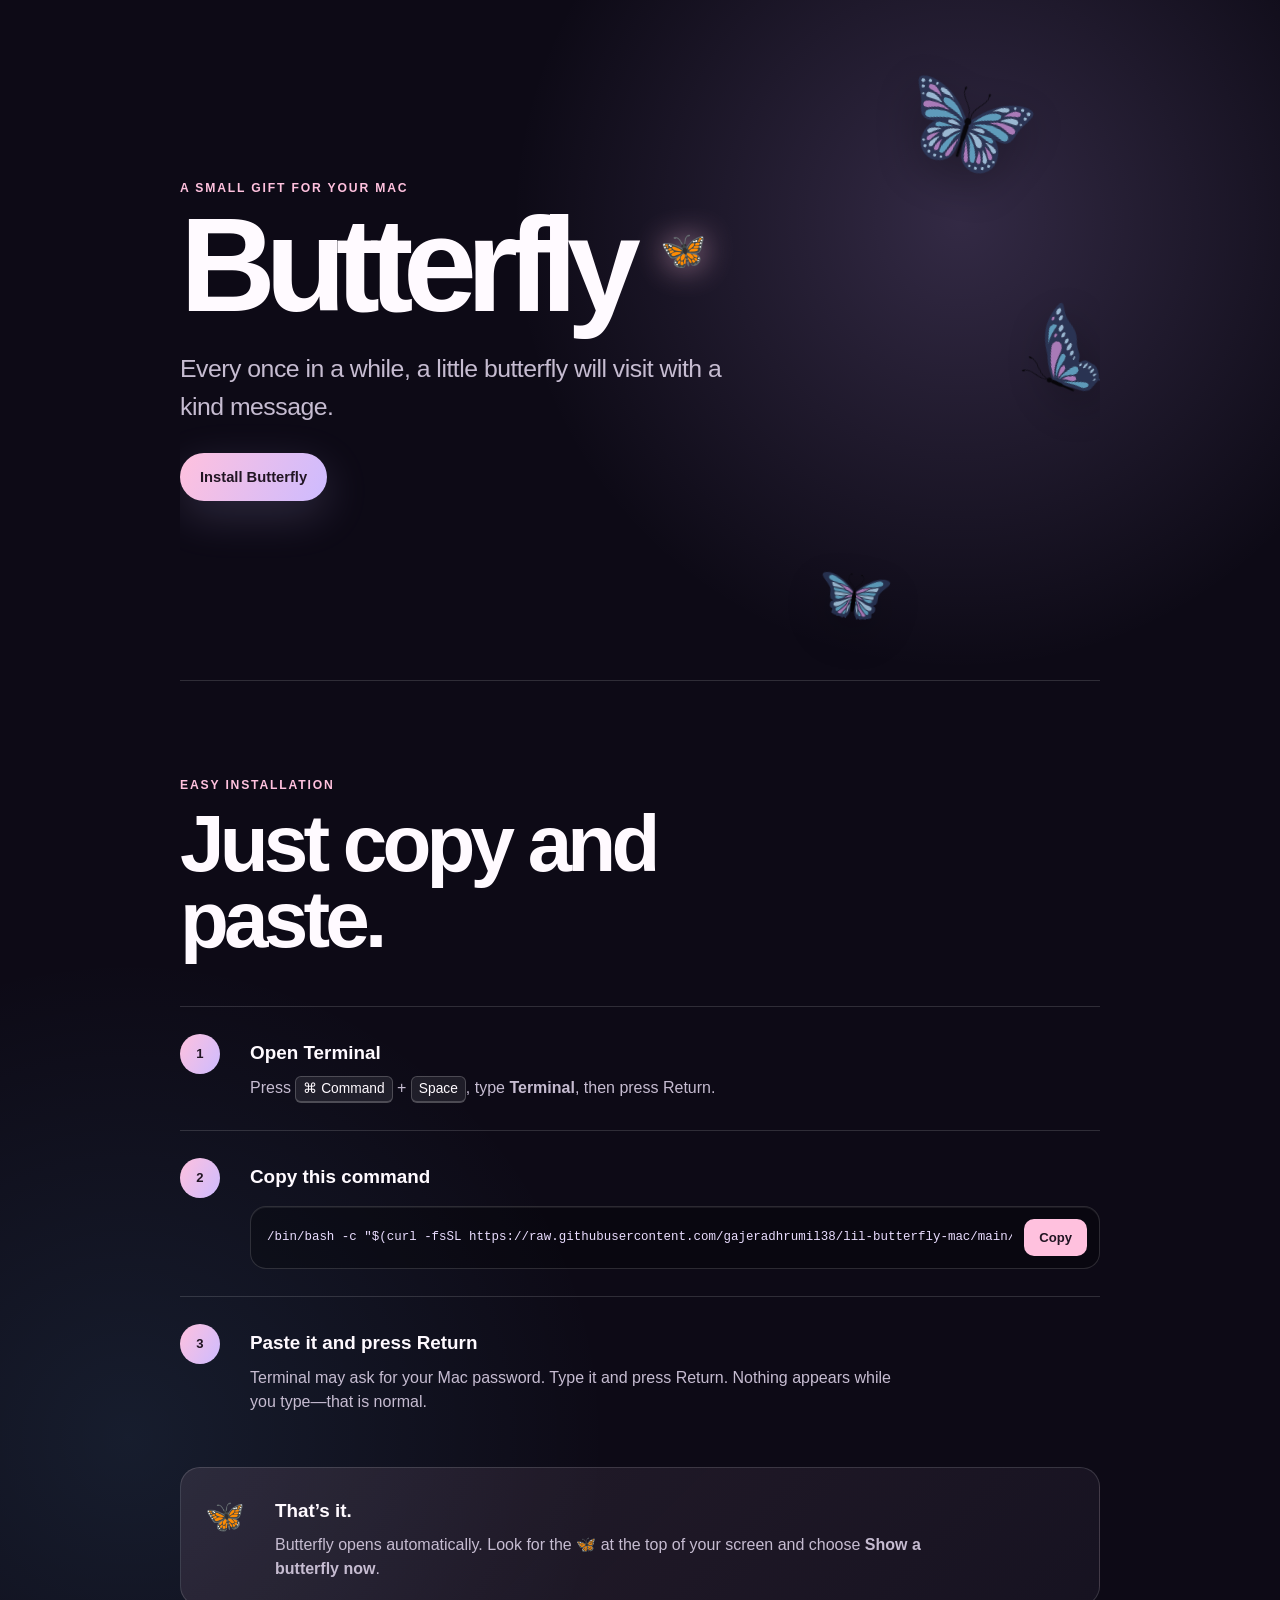
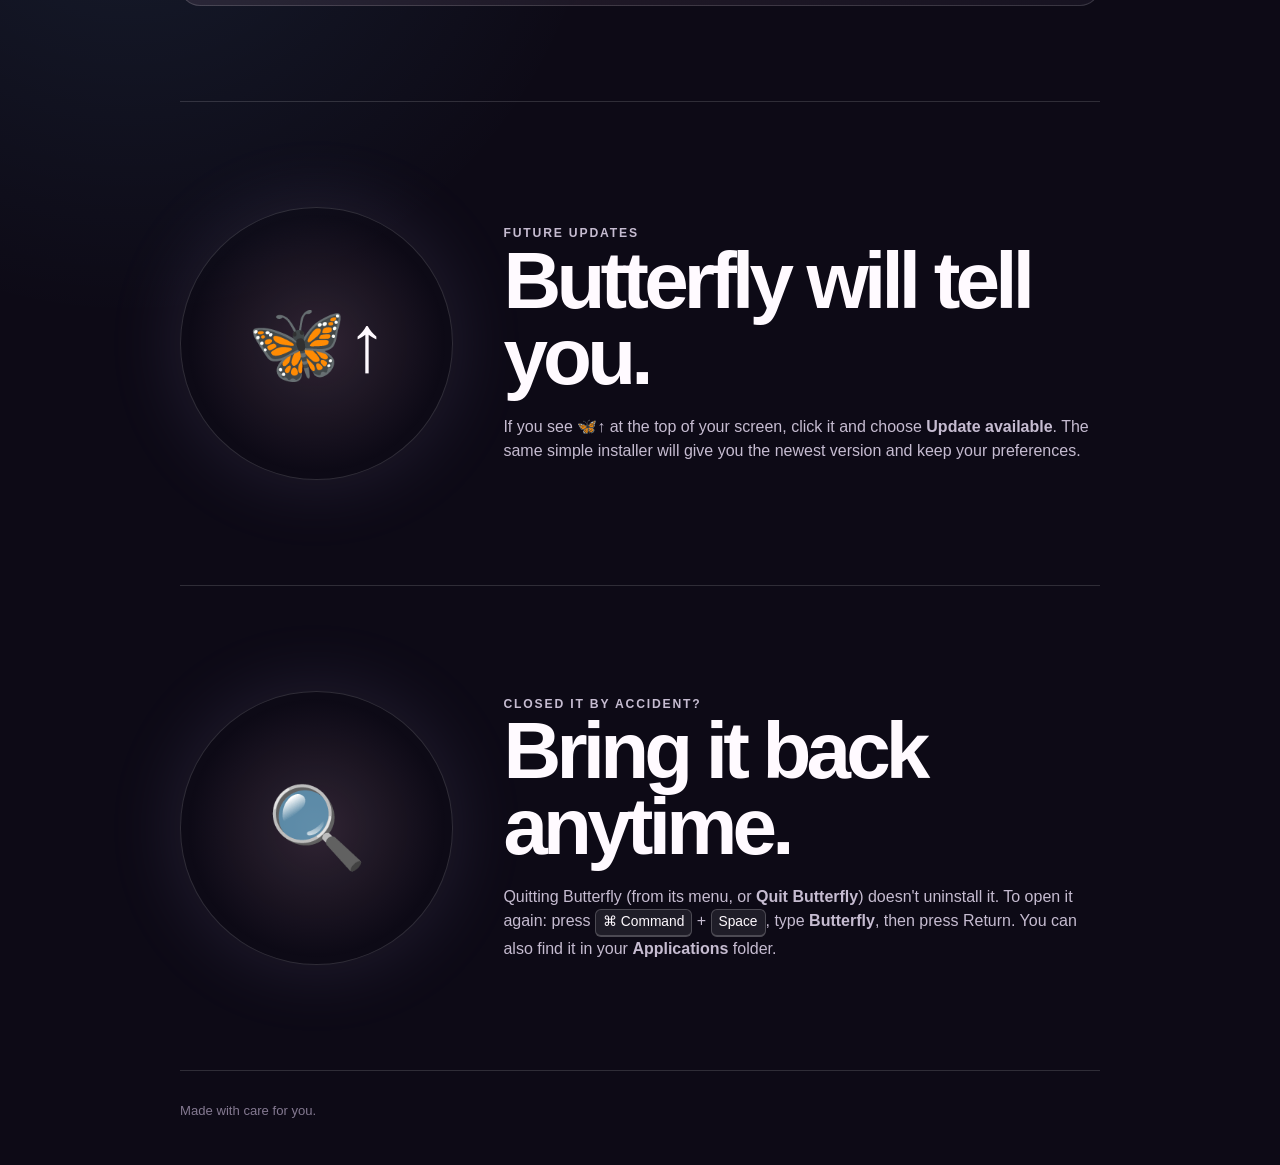
==== commit b080cb13: "Draw a butterfly in the terminal while installing, document reopening after quit install.sh replaces" ====
--- a/docs/index.html
+++ b/docs/index.html
@@ -70,6 +70,15 @@
       </div>
     </section>
 
+    <section class="updates">
+      <div class="update-icon">🔍</div>
+      <div>
+        <p class="tiny">closed it by accident?</p>
+        <h2>Bring it back anytime.</h2>
+        <p>Quitting Butterfly (from its menu, or <strong>Quit Butterfly</strong>) doesn't uninstall it. To open it again: press <kbd>⌘ Command</kbd> + <kbd>Space</kbd>, type <strong>Butterfly</strong>, then press Return. You can also find it in your <strong>Applications</strong> folder.</p>
+      </div>
+    </section>
+
     <footer>Made with care for you.</footer>
   </main>
 
